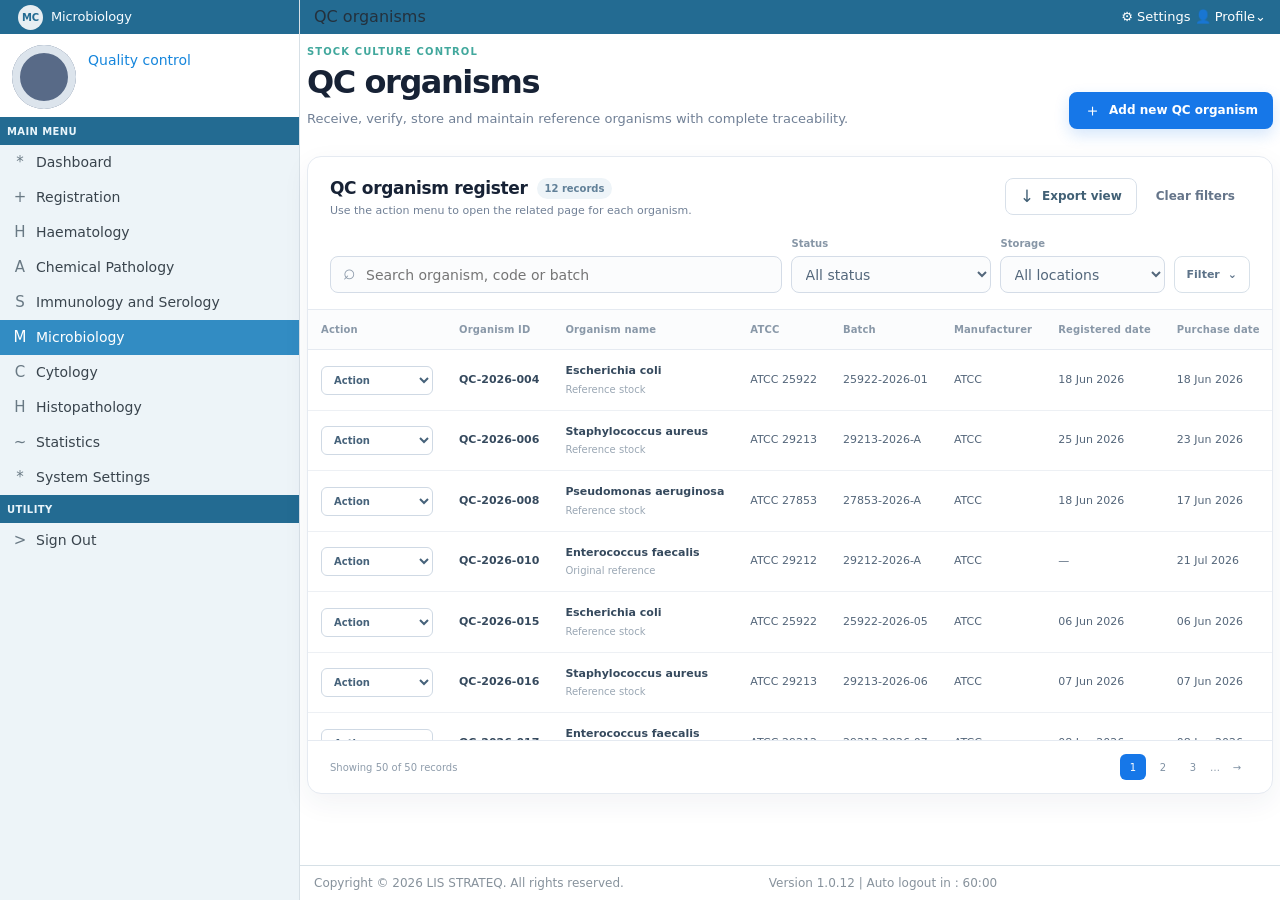
==== index.html @ 5ba3f335 "Initial commit" ====
<!doctype html>
<html lang="en">
<head>
  <meta charset="utf-8" />
  <meta name="viewport" content="width=device-width, initial-scale=1" />
  <meta name="description" content="Static stock culture workflow mockup for a microbiology LIS." />
  <title>Stock Culture · Microbiology LIS</title>
  <link rel="stylesheet" href="styles.css" />
  <link rel="stylesheet" href="shell-overrides.css" />
</head>
<body>
  <div class="app-shell">
    <aside class="sidebar" aria-label="Primary navigation">
      <div class="brand-lockup">
        <div class="brand-mark" aria-hidden="true">MC</div>
        <div>
          <div class="brand-title">Microbiology</div>
          <div class="brand-subtitle">Laboratory information system</div>
        </div>
      </div>

      <div class="workspace-picker">
        <span class="eyebrow">Current workspace</span>
        <strong>Quality control</strong>
        <span class="workspace-status"><span class="status-dot"></span> Live mockup data</span>
      </div>

      <nav class="sidebar-nav">
        <span class="nav-label">Module</span>
        <button class="nav-item is-active" type="button" data-view="dashboard">
          <span class="nav-icon" aria-hidden="true">▦</span>
          <span>QC organisms</span>
          <span class="nav-count">12</span>
        </button>
        <button class="nav-item" type="button" data-view="storage">
          <span class="nav-icon" aria-hidden="true">▣</span>
          <span>Storage map</span>
        </button>
        <button class="nav-item" type="button" data-view="passages">
          <span class="nav-icon" aria-hidden="true">↗</span>
          <span>Passage log</span>
        </button>
        <button class="nav-item" type="button" data-view="subculture">
          <span class="nav-icon" aria-hidden="true">＋</span>
          <span>Subculture</span>
        </button>
        <button class="nav-item" type="button" data-view="usage">
          <span class="nav-icon" aria-hidden="true">⇄</span>
          <span>Usage &amp; disposal</span>
        </button>
      </nav>

      <div class="sidebar-footer">
        <div class="safety-callout">
          <span class="safety-icon" aria-hidden="true">!</span>
          <div>
            <strong>Traceability first</strong>
            <span>Every movement keeps a passage and storage history.</span>
          </div>
        </div>
        <div class="signed-in">
          <div class="avatar">SA</div>
          <div>
            <strong>Sarah A.</strong>
            <span>Microbiology scientist</span>
          </div>
          <button class="icon-button" type="button" aria-label="Account menu">•••</button>
        </div>
      </div>
    </aside>

    <main class="main-content">
      <header class="topbar">
        <div class="breadcrumbs"><span>Microbiology</span><span class="crumb-separator">/</span><strong id="breadcrumb-current">QC organisms</strong></div>
        <div class="topbar-actions">
          <span class="environment-pill"><span class="status-dot"></span> Local mockup</span>
          <button class="icon-button" type="button" aria-label="Help">?</button>
          <button class="notification-button" type="button" aria-label="Notifications"><span>♢</span><i></i></button>
        </div>
      </header>

      <div class="page-container">
        <section class="view is-visible" id="view-dashboard" data-view-panel="dashboard">
          <div class="page-heading">
            <div>
              <span class="eyebrow accent-eyebrow">Stock culture control</span>
              <h1>QC organisms</h1>
              <p>Receive, verify, store and maintain reference organisms with complete traceability.</p>
            </div>
            <button class="button button-primary" type="button" data-view="register"><span class="button-symbol">＋</span> Add new QC organism</button>
          </div>

          <div class="metric-grid" aria-label="QC organism summary">
            <article class="metric-card">
              <div class="metric-top"><span class="metric-label">Active cultures</span><span class="metric-icon metric-icon-blue">●</span></div>
              <strong class="metric-value">12</strong>
              <span class="metric-note"><span class="trend-up">↗ 2</span> this quarter</span>
            </article>
            <article class="metric-card">
              <div class="metric-top"><span class="metric-label">Awaiting acceptance</span><span class="metric-icon metric-icon-amber">!</span></div>
              <strong class="metric-value">2</strong>
              <span class="metric-note">Both received this week</span>
            </article>
            <article class="metric-card">
              <div class="metric-top"><span class="metric-label">Review due</span><span class="metric-icon metric-icon-purple">◷</span></div>
              <strong class="metric-value">3</strong>
              <span class="metric-note">Within the next 30 days</span>
            </article>
            <article class="metric-card">
              <div class="metric-top"><span class="metric-label">Storage alerts</span><span class="metric-icon metric-icon-red">⌁</span></div>
              <strong class="metric-value">1</strong>
              <span class="metric-note">Freezer 02 needs review</span>
            </article>
          </div>

          <div class="card workflow-card">
            <div class="card-heading compact-heading">
              <div>
                <span class="eyebrow">Suggested operating flow</span>
                <h2>From receipt to controlled use</h2>
              </div>
              <button class="text-button" type="button" data-view="register">Open registration <span>→</span></button>
            </div>
            <div class="flow-track">
              <div class="flow-step is-complete"><span class="flow-index">01</span><div><strong>Receive</strong><span>Check shipment &amp; certificate</span></div></div>
              <span class="flow-line is-complete"></span>
              <div class="flow-step is-current"><span class="flow-index">02</span><div><strong>Accept</strong><span>Identity, purity &amp; result</span></div></div>
              <span class="flow-line"></span>
              <div class="flow-step"><span class="flow-index">03</span><div><strong>Store</strong><span>Assign freezer, rack &amp; box</span></div></div>
              <span class="flow-line"></span>
              <div class="flow-step"><span class="flow-index">04</span><div><strong>Maintain</strong><span>Passage, use &amp; disposal</span></div></div>
            </div>
          </div>

          <section class="card table-card">
            <div class="table-card-heading">
              <div>
                <div class="heading-with-count"><h2>QC organism register</h2><span class="count-badge">12 records</span></div>
                <p>Use the action menu to open the related page for each organism.</p>
              </div>
              <div class="heading-actions">
                <button class="button button-secondary" type="button" id="export-button"><span class="button-symbol">↓</span> Export view</button>
                <button class="button button-ghost" type="button" id="clear-filters">Clear filters</button>
              </div>
            </div>

            <div class="filter-bar">
              <label class="search-field"><span class="search-icon" aria-hidden="true">⌕</span><input id="global-search" type="search" placeholder="Search organism, code or batch" autocomplete="off" /></label>
              <label class="filter-field"><span>Status</span><select id="status-filter"><option value="all">All status</option><option value="Active">Active</option><option value="Pending acceptance">Pending acceptance</option><option value="Review due">Review due</option></select></label>
              <label class="filter-field"><span>Storage</span><select id="storage-filter"><option value="all">All locations</option><option value="Freezer 01">Freezer 01</option><option value="Freezer 02">Freezer 02</option><option value="Refrigerator 01">Refrigerator 01</option></select></label>
              <button class="filter-button" type="button" id="apply-filters">Filter <span>⌄</span></button>
            </div>

            <div class="table-wrap">
              <table class="data-table" id="organism-table">
                <thead>
                  <tr>
                    <th>Action</th><th>Organism ID</th><th>Organism name</th><th>ATCC</th><th>Batch</th><th>Manufacturer</th><th>Registered date</th><th>Purchase date</th><th>Received date</th><th>Storage</th><th>Rack / box</th><th>Status</th>
                  </tr>
                </thead>
                <tbody id="organism-rows"></tbody>
              </table>
              <div class="empty-state is-hidden" id="empty-state"><span class="empty-icon">⌕</span><strong>No organisms match the current filters.</strong><span>Try a different search term or clear the filters.</span></div>
            </div>
            <div class="table-footer"><span id="result-summary">Showing 4 of 12 records</span><div class="pagination"><button class="page-button is-active" type="button">1</button><button class="page-button" type="button">2</button><button class="page-button" type="button">3</button><span>…</span><button class="page-button" type="button">→</button></div></div>
          </section>
        </section>

        <section class="view" id="view-register" data-view-panel="register">
          <div class="page-heading register-heading">
            <div><button class="back-link" type="button" data-view="dashboard">← Back to QC organisms</button><span class="eyebrow accent-eyebrow">Controlled intake</span><h1>Register QC organism</h1><p>Complete the four checkpoints before the organism is released to storage.</p></div>
            <div class="heading-status"><span class="draft-pill"><span class="status-dot status-dot-amber"></span> Draft record</span><span class="record-reference">Next ID <strong>QC-2026-013</strong></span></div>
          </div>

          <div class="stepper" aria-label="Registration progress"><div class="stepper-item is-active"><span>1</span><strong>Identification</strong></div><div class="stepper-line"></div><div class="stepper-item"><span>2</span><strong>Acceptance</strong></div><div class="stepper-line"></div><div class="stepper-item"><span>3</span><strong>Inspection</strong></div><div class="stepper-line"></div><div class="stepper-item"><span>4</span><strong>Storage</strong></div></div>

          <form id="register-form" novalidate>
            <div class="form-grid form-grid-top">
              <section class="card form-section" data-step="1">
                <div class="section-heading"><div class="section-number">01</div><div><span class="eyebrow">Source &amp; identity</span><h2>Organism identification</h2><p>Capture the traceable identity exactly as shown on the certificate.</p></div><span class="required-note">* Required</span></div>
                <div class="form-fields three-columns">
                  <label class="field"><span>Organism ID <em>*</em></span><input name="organismId" value="QC-2026-013" readonly /></label>
                  <label class="field"><span>QC organism <em>*</em></span><select name="organism"><option value="">Select organism</option><option>Escherichia coli ATCC 25922</option><option>Staphylococcus aureus ATCC 29213</option><option>Enterococcus faecalis ATCC 29212</option><option>Pseudomonas aeruginosa ATCC 27853</option></select></label>
                  <label class="field"><span>Passage number <em>*</em></span><select name="passage"><option value="">Select passage</option><option>0 · Original reference</option><option>1 · Reference stock</option><option>2 · Working stock</option><option>3 · Working stock</option></select></label>
                  <label class="field"><span>Code <em>*</em></span><input name="code" placeholder="e.g. EC-25922" /></label>
                  <label class="field"><span>Batch / lot <em>*</em></span><input name="batch" placeholder="e.g. 25922-2026-A" /></label>
                  <label class="field"><span>Manufacturer / source <em>*</em></span><input name="manufacturer" placeholder="e.g. ATCC" /></label>
                  <label class="field"><span>Purchase date <em>*</em></span><input name="purchaseDate" type="date" /></label>
                  <label class="field"><span>Received date <em>*</em></span><input name="receivedDate" type="date" /></label>
                  <label class="field"><span>Expiry / review date</span><input name="expiryDate" type="date" /></label>
                </div>
              </section>

              <section class="card form-section" data-step="2">
                <div class="section-heading"><div class="section-number">02</div><div><span class="eyebrow">Identity confirmation</span><h2>Acceptance testing</h2><p>Record the test method and acceptance decision.</p></div><span class="result-pill result-pill-pending">Pending</span></div>
                <div class="form-fields two-columns">
                  <label class="field"><span>Plate / media <em>*</em></span><select name="plate"><option value="">Select media</option><option>Blood agar plate</option><option>Mueller-Hinton agar</option><option>MacConkey agar</option><option>Sabouraud dextrose agar</option></select></label>
                  <label class="field"><span>Lot number <em>*</em></span><input name="plateLot" placeholder="e.g. MHA-26-041" /></label>
                  <label class="field"><span>Organism name observed</span><select name="observedOrganism"><option value="">Select result</option><option>Matches certificate</option><option>Does not match certificate</option><option>Not performed</option></select></label>
                  <label class="field"><span>Method identification <em>*</em></span><select name="method"><option value="">Select method</option><option>Biochemical identification</option><option>MALDI-TOF</option><option>Microscopy &amp; staining</option><option>Reference certificate only</option></select></label>
                  <label class="field"><span>Bio number</span><input name="bioNumber" placeholder="e.g. BIO-8841" /></label>
                  <label class="field"><span>Confidence level</span><input name="confidence" placeholder="e.g. 99.9%" /></label>
                  <label class="field field-span-2"><span>Acceptance result <em>*</em></span><select name="acceptanceResult"><option value="">Select result</option><option>Pass — accepted for stock preparation</option><option>Conditional — review required</option><option>Fail — quarantine</option></select></label>
                </div>
                <div class="callout callout-info"><span class="callout-icon">i</span><span>Keep the organism in <strong>quarantine</strong> until purity and identification checks are recorded.</span></div>
              </section>
            </div>

            <div class="form-grid form-grid-bottom">
              <section class="card form-section" data-step="3">
                <div class="section-heading"><div class="section-number">03</div><div><span class="eyebrow">Receipt condition</span><h2>Inspection checklist</h2><p>Document the package, quantity and any deviation found on receipt.</p></div></div>
                <div class="form-fields two-columns">
                  <label class="field"><span>Ordered amount <em>*</em></span><input name="orderedAmount" type="number" min="1" placeholder="e.g. 10" /></label>
                  <label class="field"><span>Number of tubes / loops per batch <em>*</em></span><input name="tubeCount" type="number" min="1" placeholder="e.g. 10" /></label>
                  <label class="field"><span>Condition of package / tube <em>*</em></span><select name="condition"><option value="">Select condition</option><option>Intact — no deviation</option><option>Minor packaging damage</option><option>Temperature excursion</option><option>Leak / contamination suspected</option></select></label>
                  <label class="field"><span>Cold-chain reading</span><input name="coldChain" placeholder="e.g. 4.2 °C on receipt" /></label>
                  <label class="field field-span-2"><span>Inspection comment</span><textarea name="comment" rows="4" placeholder="Describe any receipt observation, deviation or corrective action."></textarea></label>
                </div>
                <label class="upload-zone" for="certificate-file"><span class="upload-glyph">↑</span><span><strong>Upload birth / authenticity certificate</strong><small>PDF only · max 10 MB · click to attach a mock file</small></span><span class="upload-action">Choose file</span><input id="certificate-file" name="certificate" type="file" accept="application/pdf" /></label>
                <div class="file-chip is-hidden" id="selected-file"><span>PDF</span><strong></strong><button type="button" aria-label="Remove file" id="remove-file">×</button></div>
              </section>

              <section class="card form-section" data-step="4">
                <div class="section-heading"><div class="section-number">04</div><div><span class="eyebrow">Release to storage</span><h2>Storage &amp; governance</h2><p>Assign a precise location and reviewers for the stock culture.</p></div></div>
                <div class="form-fields two-columns">
                  <label class="field"><span>Refrigerator / freezer <em>*</em></span><select name="storage"><option value="">Select location</option><option>Freezer 01 · −80 °C</option><option>Freezer 02 · −20 °C</option><option>Refrigerator 01 · 2–8 °C</option></select></label>
                  <label class="field"><span>Rack and box <em>*</em></span><select name="rack"><option value="">Select rack / box</option><option>Rack A · Box 04</option><option>Rack B · Box 02</option><option>Rack C · Box 07</option><option>Rack D · Box 01</option></select></label>
                  <label class="field"><span>Date performed <em>*</em></span><input name="performedDate" type="date" /></label>
                  <label class="field"><span>Performed by <em>*</em></span><select name="performedBy"><option value="">Select user</option><option>Sarah A.</option><option>Dr. Amir R.</option><option>Nurul H.</option></select></label>
                  <label class="field"><span>Reviewed by</span><select name="reviewedBy"><option value="">Select reviewer</option><option>Dr. Amir R.</option><option>Dr. Mei L.</option><option>Sarah A.</option></select></label>
                  <label class="field"><span>Endorsed by</span><select name="endorsedBy"><option value="">Select endorser</option><option>Dr. Mei L.</option><option>Laboratory manager</option></select></label>
                </div>
                <div class="release-check"><label class="checkbox-row"><input type="checkbox" name="releaseToStorage" /><span></span><strong>Release to storage after acceptance</strong></label><small>Leave unchecked to save as a quarantine draft.</small></div>
              </section>
            </div>

            <div class="form-actions"><button class="button button-ghost" type="button" data-view="dashboard">Close</button><div><button class="button button-secondary" type="button" id="save-draft">Save draft</button><button class="button button-primary" type="submit">Register QC organism <span class="button-symbol">→</span></button></div></div>
          </form>
        </section>

        <section class="view" id="view-detail" data-view-panel="detail">
          <div class="page-heading detail-heading"><div><button class="back-link" type="button" data-view="dashboard">← Back to QC organisms</button><span class="eyebrow accent-eyebrow">Organism record</span><h1 id="detail-title">Escherichia coli ATCC 25922</h1><p id="detail-subtitle">QC-2026-004 · Reference stock · Last updated 18 Jun 2026</p></div><div class="detail-actions"><span class="status-badge status-active" id="detail-status">Active</span><div class="action-menu"><button class="button button-primary" type="button" data-action-toggle>Action <span class="button-symbol">⌄</span></button><div class="action-menu-list" data-action-menu><button type="button" data-view="acceptance">Open acceptance testing</button><button type="button" data-view="storage">View storage location</button><button type="button" data-view="passages">View passage log</button><button type="button" data-view="usage">Record usage / disposal</button></div></div></div></div>
          <div class="detail-layout"><section class="detail-main"><div class="card detail-summary"><div class="detail-summary-top"><div class="organism-avatar">EC</div><div><span class="eyebrow">Reference organism</span><h2 id="detail-card-title">Escherichia coli ATCC 25922</h2><span class="detail-code" id="detail-code">EC-25922 · Batch 25922-2026-01</span></div><button class="button button-secondary" type="button" data-view="register">Edit record</button></div><div class="detail-stats"><div><span>Passage</span><strong id="detail-passage">P1</strong></div><div><span>Available tubes</span><strong id="detail-tubes">8 / 10</strong></div><div><span>Storage</span><strong id="detail-storage">−80 °C</strong></div><div><span>Review due</span><strong id="detail-review">30 Jun 2027</strong></div></div></div><div class="card detail-tabs-card"><div class="detail-tabs"><button class="detail-tab is-active" type="button" data-detail-tab="overview">Overview</button><button class="detail-tab" type="button" data-detail-tab="acceptance">Acceptance</button><button class="detail-tab" type="button" data-detail-tab="activity">Activity</button></div><div class="detail-tab-panel is-visible" data-detail-panel="overview"><div class="detail-grid"><div><span class="detail-label">Manufacturer</span><strong id="detail-manufacturer">ATCC</strong></div><div><span class="detail-label">Purchase date</span><strong id="detail-purchase">18 Jun 2026</strong></div><div><span class="detail-label">Received date</span><strong id="detail-received">20 Jun 2026</strong></div><div><span class="detail-label">Source certificate</span><strong>ATCC-COA-25922.pdf <span class="text-link">View</span></strong></div></div><div class="subsection-heading"><h3>Chain of custody</h3><span>All events are mockup examples</span></div><div class="timeline"><div class="timeline-item"><span class="timeline-dot timeline-dot-green"></span><div><strong>Released to Freezer 01</strong><span>Rack A · Box 04 · 20 Jun 2026 by Sarah A.</span></div><time>20 Jun</time></div><div class="timeline-item"><span class="timeline-dot timeline-dot-blue"></span><div><strong>Acceptance passed</strong><span>Purity and identification confirmed · MALDI-TOF</span></div><time>20 Jun</time></div><div class="timeline-item"><span class="timeline-dot timeline-dot-purple"></span><div><strong>Received in microbiology</strong><span>10 cryovials received in intact cold chain</span></div><time>20 Jun</time></div></div></div><div class="detail-tab-panel" data-detail-panel="acceptance"><div class="acceptance-banner"><span class="acceptance-check">✓</span><div><strong>Accepted for QC use</strong><span>All required identity and purity checks are complete.</span></div><span class="status-badge status-active">Pass</span></div><div class="detail-grid"><div><span class="detail-label">Plate / media</span><strong>Blood agar plate</strong></div><div><span class="detail-label">Media lot</span><strong>MHA-26-041</strong></div><div><span class="detail-label">Method</span><strong>MALDI-TOF</strong></div><div><span class="detail-label">Confidence</span><strong>99.9%</strong></div></div></div><div class="detail-tab-panel" data-detail-panel="activity"><div class="activity-list"><div class="activity-row"><span class="activity-icon">↗</span><div><strong>Working stock prepared</strong><span>Passage 2 · 10 tubes · by Sarah A.</span></div><time>01 Jul 2026</time></div><div class="activity-row"><span class="activity-icon">−</span><div><strong>Tube withdrawn for AST QC</strong><span>Tube 03 · purpose: weekly AST panel</span></div><time>08 Jul 2026</time></div><div class="activity-row"><span class="activity-icon">✓</span><div><strong>Record reviewed</strong><span>Reviewed by Dr. Amir R.</span></div><time>30 Jun 2026</time></div></div></div></div></div></section><aside class="detail-aside"><div class="card side-card"><div class="side-card-heading"><h3>Quick actions</h3><span class="eyebrow">Next step</span></div><button class="quick-action" type="button" data-view="passages"><span class="quick-action-icon">↗</span><span><strong>Record passage</strong><small>Create a new working stock</small></span><span>→</span></button><button class="quick-action" type="button" data-view="usage"><span class="quick-action-icon">⇄</span><span><strong>Withdraw a tube</strong><small>Log controlled usage</small></span><span>→</span></button><button class="quick-action" type="button" data-view="storage"><span class="quick-action-icon">▣</span><span><strong>Move storage</strong><small>Update rack or box</small></span><span>→</span></button></div><div class="card side-card"><div class="side-card-heading"><h3>Storage note</h3><span class="status-badge status-active">In range</span></div><div class="temperature-row"><span>Freezer 01</span><strong>−80.4 °C</strong></div><div class="temperature-bar"><span></span></div><small class="muted-copy">Last checked today at 08:10. Alert threshold: −70 °C.</small></div></aside></div>
        </section>

        <section class="view" id="view-acceptance" data-view-panel="acceptance">
          <div class="page-heading"><div><button class="back-link" type="button" data-view="dashboard">← Back to QC organisms</button><span class="eyebrow accent-eyebrow">Checkpoint 02</span><h1>Acceptance testing</h1><p>Verify identity, purity and suitability before release to storage.</p></div><span class="status-badge status-pending">2 pending</span></div>
          <div class="card acceptance-queue"><div class="table-card-heading"><div><h2>Acceptance queue</h2><p>Each record stays quarantined until the result is captured.</p></div><button class="button button-secondary" type="button" data-view="register">Register new intake</button></div><div class="queue-grid"><article class="queue-item"><div class="queue-item-top"><span class="status-badge status-pending">Pending test</span><span class="queue-date">Received 25 Jul 2026</span></div><h3>Staphylococcus aureus ATCC 29213</h3><p>QC-2026-011 · Batch 29213-2026-B · 10 tubes</p><div class="queue-meta"><span><strong>Plate</strong> Blood agar</span><span><strong>Method</strong> MALDI-TOF</span></div><button class="button button-primary button-small" type="button" data-view="register">Open checklist →</button></article><article class="queue-item"><div class="queue-item-top"><span class="status-badge status-review">Review required</span><span class="queue-date">Received 23 Jul 2026</span></div><h3>Enterococcus faecalis ATCC 29212</h3><p>QC-2026-010 · Batch 29212-2026-A · 5 tubes</p><div class="queue-meta"><span><strong>Plate</strong> MHA plate</span><span><strong>Method</strong> Biochemical</span></div><button class="button button-primary button-small" type="button" data-view="register">Review result →</button></article></div></div>
          <div class="card acceptance-guidance"><div class="guidance-icon">i</div><div><h2>Acceptance gate</h2><p>Document the received condition, purity observation, identification method and final result. A failed or conditional result should remain in quarantine and create a deviation record.</p></div><button class="text-button" type="button" data-view="usage">View audit history →</button></div>
        </section>

        <section class="view" id="view-storage" data-view-panel="storage">
          <div class="page-heading"><div><button class="back-link" type="button" data-view="dashboard">← Back to QC organisms</button><span class="eyebrow accent-eyebrow">Checkpoint 03</span><h1>Storage map</h1><p>Know exactly where each tube is held, and when the location was last verified.</p></div><button class="button button-primary" type="button" id="log-temperature">＋ Log temperature</button></div>
          <div class="storage-summary"><div class="storage-summary-card"><span class="storage-card-icon">❄</span><div><span>Freezer 01 · −80 °C</span><strong>8 organisms</strong></div><span class="status-badge status-active">In range</span></div><div class="storage-summary-card"><span class="storage-card-icon">❄</span><div><span>Freezer 02 · −20 °C</span><strong>3 organisms</strong></div><span class="status-badge status-review">Review</span></div><div class="storage-summary-card"><span class="storage-card-icon">▣</span><div><span>Refrigerator 01 · 2–8 °C</span><strong>1 organism</strong></div><span class="status-badge status-active">In range</span></div></div>
          <div class="storage-layout"><section class="card freezer-map"><div class="table-card-heading"><div><h2>Freezer 01 <span class="muted-heading">· −80 °C</span></h2><p>Click a box to see the organisms assigned to it.</p></div><span class="storage-last-check">Last check today · 08:10</span></div><div class="rack-tabs"><button class="rack-tab is-active" type="button">Rack A</button><button class="rack-tab" type="button">Rack B</button><button class="rack-tab" type="button">Rack C</button></div><div class="box-grid"><button class="storage-box is-selected" type="button"><span class="box-label">Box 04</span><strong>3 / 10</strong><small>QC-2026-004</small></button><button class="storage-box" type="button"><span class="box-label">Box 05</span><strong>6 / 10</strong><small>Available</small></button><button class="storage-box" type="button"><span class="box-label">Box 06</span><strong>10 / 10</strong><small>Full</small></button><button class="storage-box" type="button"><span class="box-label">Box 07</span><strong>2 / 10</strong><small>QC-2026-008</small></button><button class="storage-box" type="button"><span class="box-label">Box 08</span><strong>0 / 10</strong><small>Available</small></button><button class="storage-box" type="button"><span class="box-label">Box 09</span><strong>7 / 10</strong><small>QC-2026-009</small></button></div></section><aside class="card storage-detail"><span class="eyebrow">Selected location</span><h2>Rack A · Box 04</h2><p>3 active organisms assigned to this box.</p><div class="storage-organism"><div class="organism-avatar small-avatar">EC</div><div><strong>Escherichia coli ATCC 25922</strong><span>8 tubes remaining · QC-2026-004</span></div></div><div class="storage-organism"><div class="organism-avatar small-avatar purple-avatar">PA</div><div><strong>Pseudomonas aeruginosa ATCC 27853</strong><span>6 tubes remaining · QC-2026-008</span></div></div><div class="storage-organism"><div class="organism-avatar small-avatar amber-avatar">EF</div><div><strong>Enterococcus faecalis ATCC 29212</strong><span>5 tubes remaining · QC-2026-010</span></div></div><button class="button button-secondary full-width" type="button" data-view="detail">View selected record</button></aside></div>
        </section>

        <section class="view" id="view-passages" data-view-panel="passages">
          <div class="page-heading"><div><button class="back-link" type="button" data-view="dashboard">← Back to QC organisms</button><span class="eyebrow accent-eyebrow">Checkpoint 04</span><h1>Passage log</h1><p>Limit subcultures and keep the stock-to-working-culture chain visible.</p></div><button class="button button-primary" type="button" id="add-passage">＋ Record passage</button></div>
          <div class="card passage-card"><div class="table-card-heading"><div><h2>Recent passage activity</h2><p>Working cultures should be prepared from a traceable reference stock.</p></div><span class="status-badge status-active">12 active stocks</span></div><div class="table-wrap"><table class="data-table passage-table"><thead><tr><th>Date</th><th>Organism</th><th>From</th><th>To</th><th>Quantity</th><th>Performed by</th><th>Result</th></tr></thead><tbody><tr><td>01 Jul 2026</td><td><strong>Escherichia coli ATCC 25922</strong><small>QC-2026-004</small></td><td>P1 · Reference stock</td><td>P2 · Working stock</td><td>10 tubes</td><td>Sarah A.</td><td><span class="status-badge status-active">Passed</span></td></tr><tr><td>25 Jun 2026</td><td><strong>Staphylococcus aureus ATCC 29213</strong><small>QC-2026-006</small></td><td>P0 · Original reference</td><td>P1 · Reference stock</td><td>10 tubes</td><td>Nurul H.</td><td><span class="status-badge status-active">Passed</span></td></tr><tr><td>18 Jun 2026</td><td><strong>Pseudomonas aeruginosa ATCC 27853</strong><small>QC-2026-008</small></td><td>P1 · Reference stock</td><td>P2 · Working stock</td><td>10 tubes</td><td>Sarah A.</td><td><span class="status-badge status-review">Review</span></td></tr></tbody></table></div></div><div class="card passage-guidance"><div class="guidance-icon">↗</div><div><h2>Passage guardrail</h2><p>Record the source passage, new passage, tube count and purity result. If a frozen stock has been thawed, flag it as consumed rather than refreezing it.</p></div><span class="source-note">Reference: local SOP to be confirmed</span></div>
        </section>

        <section class="view" id="view-usage" data-view-panel="usage">
          <div class="page-heading"><div><button class="back-link" type="button" data-view="dashboard">← Back to QC organisms</button><span class="eyebrow accent-eyebrow">Controlled movement</span><h1>Usage &amp; disposal</h1><p>Log every withdrawal, return, consumed tube and final decontamination.</p></div><button class="button button-primary" type="button" id="record-usage">＋ Record movement</button></div>
          <div class="usage-grid"><section class="card movement-form"><div class="section-heading"><div class="section-number">01</div><div><span class="eyebrow">Quick movement entry</span><h2>Withdraw a tube</h2><p>Use this form for a controlled QC run or disposal.</p></div></div><div class="form-fields two-columns"><label class="field field-span-2"><span>Organism <em>*</em></span><select id="usage-organism"><option>Escherichia coli ATCC 25922 · QC-2026-004</option><option>Staphylococcus aureus ATCC 29213 · QC-2026-006</option><option>Pseudomonas aeruginosa ATCC 27853 · QC-2026-008</option></select></label><label class="field"><span>Movement type <em>*</em></span><select id="usage-type"><option>Withdraw for QC testing</option><option>Prepare working stock</option><option>Return unused tube</option><option>Dispose / decontaminate</option></select></label><label class="field"><span>Tube / loop ID</span><input id="usage-tube" placeholder="e.g. T03" /></label><label class="field field-span-2"><span>Purpose / comment</span><textarea id="usage-comment" rows="3" placeholder="e.g. Weekly AST QC run"></textarea></label></div><div class="form-actions inline-form-actions"><button class="button button-ghost" type="button" id="reset-usage">Clear</button><button class="button button-primary" type="button" id="save-usage">Save movement</button></div></section><section class="card usage-history"><div class="table-card-heading"><div><h2>Recent movements</h2><p>Audit-ready history for the selected stock.</p></div><span class="count-badge">This month · 7</span></div><div class="movement-list"><div class="movement-row"><span class="movement-icon movement-withdraw">−</span><div><strong>Tube T03 withdrawn</strong><span>Escherichia coli ATCC 25922 · Weekly AST QC run</span></div><time>08 Jul 2026<br><small>Sarah A.</small></time></div><div class="movement-row"><span class="movement-icon movement-create">↗</span><div><strong>Working stock prepared</strong><span>Pseudomonas aeruginosa ATCC 27853 · 10 tubes</span></div><time>01 Jul 2026<br><small>Sarah A.</small></time></div><div class="movement-row"><span class="movement-icon movement-dispose">×</span><div><strong>Tube T04 decontaminated</strong><span>Staphylococcus aureus ATCC 29213 · Expired working tube</span></div><time>28 Jun 2026<br><small>Nurul H.</small></time></div></div></section></div><div class="card disposal-guidance"><div class="guidance-icon">!</div><div><h2>Disposal requires a reason</h2><p>Choose a disposal reason, record who performed it and follow the laboratory’s approved biohazard decontamination procedure. The mockup records the event only; your local SOP remains the authority.</p></div></div>
        </section>
      </div>
    </main>
  </div>
  <div class="toast" id="toast" role="status" aria-live="polite"><span class="toast-icon">✓</span><span id="toast-message">Saved</span></div>
  <script src="shell-overrides.js"></script><script src="script.js"></script>
</body>
</html>
---- styles.css ----
:root {
  --ink: #172235;
  --muted: #718096;
  --muted-2: #9aa8b9;
  --line: #e5eaf1;
  --line-dark: #d4dce7;
  --surface: #ffffff;
  --canvas: #f5f7fb;
  --nav: #11273d;
  --nav-2: #17364e;
  --blue: #1677e8;
  --blue-deep: #0d5fc1;
  --blue-soft: #e9f3ff;
  --green: #1c9a75;
  --green-soft: #e8f7f1;
  --amber: #be771a;
  --amber-soft: #fff4df;
  --purple: #7455c7;
  --purple-soft: #f0ebff;
  --red: #c85460;
  --red-soft: #fff0f1;
  --shadow: 0 9px 28px rgba(31, 55, 83, .06);
  --radius: 14px;
  --radius-sm: 9px;
  --sans: Inter, ui-sans-serif, system-ui, -apple-system, BlinkMacSystemFont, "Segoe UI", sans-serif;
}

* { box-sizing: border-box; }
html { min-width: 320px; background: var(--canvas); }
body { margin: 0; color: var(--ink); background: var(--canvas); font: 14px/1.5 var(--sans); -webkit-font-smoothing: antialiased; }
button, input, select, textarea { font: inherit; }
button { border: 0; cursor: pointer; }
button:focus-visible, input:focus-visible, select:focus-visible, textarea:focus-visible { outline: 3px solid rgba(22,119,232,.24); outline-offset: 2px; }
h1, h2, h3, p { margin: 0; }
h1 { font-size: 32px; line-height: 1.16; letter-spacing: -.045em; }
h2 { font-size: 17px; line-height: 1.25; letter-spacing: -.02em; }
h3 { font-size: 14px; line-height: 1.35; }
p { color: var(--muted); }

.app-shell { min-height: 100vh; display: flex; }
.sidebar { width: 268px; flex: 0 0 268px; min-height: 100vh; padding: 25px 16px 18px; color: #dce9f5; background: var(--nav); display: flex; flex-direction: column; }
.brand-lockup { display: flex; align-items: center; gap: 11px; padding: 0 10px; }
.brand-mark { width: 34px; height: 34px; border-radius: 10px; display: grid; place-items: center; color: #fff; background: linear-gradient(135deg, #45b8a0, #2386e7); box-shadow: 0 7px 17px rgba(30, 139, 207, .25); font-size: 11px; font-weight: 800; letter-spacing: -.02em; }
.brand-title { color: #fff; font-size: 14px; font-weight: 700; letter-spacing: -.01em; }
.brand-subtitle { margin-top: 2px; color: #8fa6bd; font-size: 10px; line-height: 1.25; }
.workspace-picker { margin: 36px 7px 24px; padding: 14px; border: 1px solid rgba(255,255,255,.1); border-radius: 11px; background: rgba(255,255,255,.06); }
.workspace-picker strong { display: block; margin: 3px 0 8px; color: #fff; font-size: 13px; }
.workspace-status { display: flex; align-items: center; gap: 6px; color: #91bbbd; font-size: 11px; }
.status-dot { width: 7px; height: 7px; display: inline-block; border-radius: 50%; background: #44c897; box-shadow: 0 0 0 3px rgba(68,200,151,.12); }
.status-dot-amber { background: #e4a739; box-shadow: 0 0 0 3px rgba(228,167,57,.12); }
.eyebrow { display: block; color: var(--muted-2); font-size: 10px; font-weight: 750; letter-spacing: .11em; text-transform: uppercase; }
.sidebar .eyebrow { color: #7790a8; }
.sidebar-nav { display: flex; flex-direction: column; gap: 4px; }
.nav-label { margin: 0 10px 8px; color: #7190aa; font-size: 10px; font-weight: 750; letter-spacing: .12em; text-transform: uppercase; }
.nav-item { width: 100%; min-height: 42px; display: flex; align-items: center; gap: 10px; padding: 0 12px; border-radius: 9px; color: #9eb3c7; background: transparent; text-align: left; font-size: 13px; transition: .18s ease; }
.nav-item:hover { color: #fff; background: rgba(255,255,255,.08); }
.nav-item.is-active { color: #fff; background: #1a4768; box-shadow: inset 3px 0 0 #51b6b0; }
.nav-icon { width: 18px; color: #8eb7d1; font-size: 17px; text-align: center; }
.nav-item.is-active .nav-icon { color: #68c6c0; }
.nav-count { margin-left: auto; min-width: 25px; padding: 2px 7px; border-radius: 999px; color: #b8e1dc; background: rgba(75,191,176,.16); font-size: 10px; text-align: center; }
.sidebar-footer { margin-top: auto; }
.safety-callout { display: flex; gap: 10px; margin: 0 6px 22px; padding: 12px; border: 1px solid rgba(82,187,178,.2); border-radius: 10px; background: rgba(52,171,157,.08); }
.safety-icon { width: 20px; height: 20px; display: grid; place-items: center; flex: 0 0 20px; border-radius: 50%; color: #88d0c5; background: rgba(108,207,189,.12); font-weight: 800; }
.safety-callout strong, .safety-callout span { display: block; }
.safety-callout strong { margin-bottom: 3px; color: #cbefe9; font-size: 11px; }
.safety-callout span:last-child { color: #8fabb3; font-size: 10px; line-height: 1.35; }
.signed-in { display: flex; align-items: center; gap: 9px; padding: 15px 9px 0; border-top: 1px solid rgba(255,255,255,.08); }
.avatar { width: 30px; height: 30px; display: grid; place-items: center; flex: 0 0 30px; border-radius: 50%; color: #fff; background: #376c91; font-size: 10px; font-weight: 800; }
.signed-in strong, .signed-in span { display: block; }
.signed-in strong { color: #f4f8fc; font-size: 11px; }
.signed-in span { margin-top: 1px; color: #819bb2; font-size: 10px; }
.signed-in .icon-button { margin-left: auto; color: #86a3ba; }

.main-content { min-width: 0; flex: 1; }
.topbar { height: 66px; display: flex; align-items: center; justify-content: space-between; padding: 0 38px; border-bottom: 1px solid var(--line); background: rgba(255,255,255,.84); }
.breadcrumbs { display: flex; align-items: center; gap: 9px; color: #9ca9b8; font-size: 12px; }
.breadcrumbs strong { color: #45566a; font-weight: 650; }
.crumb-separator { color: #bbc5d0; }
.topbar-actions { display: flex; align-items: center; gap: 13px; }
.environment-pill { display: flex; align-items: center; gap: 7px; padding: 5px 10px; border: 1px solid #dcebe7; border-radius: 999px; color: #4d877b; background: #f3fbf8; font-size: 11px; font-weight: 650; }
.environment-pill .status-dot { width: 6px; height: 6px; box-shadow: none; }
.icon-button, .notification-button { position: relative; display: grid; place-items: center; width: 30px; height: 30px; padding: 0; color: #8d9aaa; background: transparent; font-weight: 700; }
.icon-button:hover, .notification-button:hover { color: var(--ink); }
.notification-button { font-size: 20px; font-weight: 400; transform: rotate(-24deg); }
.notification-button i { position: absolute; top: 5px; right: 4px; width: 5px; height: 5px; border: 2px solid #fff; border-radius: 50%; background: #ef737d; }
.page-container { max-width: 1610px; margin: 0 auto; padding: 34px 38px 54px; }
.view { display: none; animation: fade-in .2s ease both; }
.view.is-visible { display: block; }
@keyframes fade-in { from { opacity: .4; transform: translateY(3px); } to { opacity: 1; transform: none; } }
.page-heading { display: flex; align-items: flex-end; justify-content: space-between; gap: 20px; margin-bottom: 27px; }
.page-heading h1 { margin-top: 5px; }
.page-heading p { margin-top: 8px; font-size: 13px; }
.accent-eyebrow { color: #42a89d; }
.button { min-height: 37px; display: inline-flex; align-items: center; justify-content: center; gap: 8px; padding: 0 14px; border: 1px solid transparent; border-radius: 8px; font-size: 12px; font-weight: 700; white-space: nowrap; transition: .18s ease; }
.button-primary { color: #fff; background: var(--blue); box-shadow: 0 6px 15px rgba(22,119,232,.18); }
.button-primary:hover { background: var(--blue-deep); transform: translateY(-1px); }
.button-secondary { color: #416075; border-color: #d8e0e9; background: #fff; }
.button-secondary:hover { border-color: #adbdcc; background: #f8fbfd; }
.button-ghost { color: #65758a; background: transparent; }
.button-ghost:hover { color: var(--ink); background: #edf2f6; }
.button-symbol { font-size: 17px; font-weight: 400; line-height: 0; }
.card { border: 1px solid var(--line); border-radius: var(--radius); background: var(--surface); box-shadow: var(--shadow); }

.metric-grid { display: grid; grid-template-columns: repeat(4, minmax(150px, 1fr)); gap: 13px; margin-bottom: 18px; }
.metric-card { min-height: 133px; padding: 17px 18px 15px; border: 1px solid var(--line); border-radius: 12px; background: #fff; box-shadow: var(--shadow); }
.metric-top { display: flex; align-items: center; justify-content: space-between; color: var(--muted); font-size: 11px; font-weight: 650; }
.metric-icon { width: 23px; height: 23px; display: grid; place-items: center; border-radius: 7px; font-size: 12px; font-weight: 800; }
.metric-icon-blue { color: #1b7ce4; background: var(--blue-soft); }.metric-icon-amber { color: var(--amber); background: var(--amber-soft); }.metric-icon-purple { color: var(--purple); background: var(--purple-soft); }.metric-icon-red { color: var(--red); background: var(--red-soft); }
.metric-value { display: block; margin-top: 10px; font-size: 27px; letter-spacing: -.05em; }
.metric-note { display: block; margin-top: 4px; color: #95a2b0; font-size: 10px; }.trend-up { color: #249778; font-weight: 750; }

.workflow-card { margin-bottom: 18px; padding: 18px 21px 21px; }
.compact-heading { margin-bottom: 18px; }.card-heading { display: flex; align-items: flex-start; justify-content: space-between; gap: 18px; }.card-heading h2 { margin-top: 3px; }
.text-button { padding: 3px 0; color: var(--blue); background: transparent; font-size: 11px; font-weight: 750; }.text-button:hover { color: var(--blue-deep); }
.flow-track { display: flex; align-items: center; }
.flow-step { display: flex; align-items: center; gap: 9px; min-width: 0; }.flow-index { width: 29px; height: 29px; display: grid; place-items: center; flex: 0 0 29px; border: 1px solid #dbe4eb; border-radius: 50%; color: #8293a5; background: #fff; font-size: 10px; font-weight: 800; }.flow-step strong, .flow-step span:last-child { display: block; }.flow-step strong { color: #536578; font-size: 11px; }.flow-step span:last-child { color: #a1adba; font-size: 10px; white-space: nowrap; }.flow-step.is-complete .flow-index { border-color: #c9ebe2; color: #258f77; background: var(--green-soft); }.flow-step.is-current .flow-index { border: 0; color: #fff; background: var(--blue); box-shadow: 0 0 0 4px var(--blue-soft); }.flow-step.is-current strong { color: var(--blue-deep); }.flow-line { height: 1px; flex: 1; margin: 0 14px; background: #e5eaf0; }.flow-line.is-complete { background: #bce4d8; }

.table-card { overflow: hidden; }.table-card-heading { display: flex; align-items: flex-start; justify-content: space-between; gap: 18px; padding: 21px 22px 17px; }.table-card-heading p { margin-top: 4px; font-size: 11px; }.heading-with-count { display: flex; align-items: center; gap: 9px; }.count-badge { display: inline-flex; align-items: center; height: 21px; padding: 0 8px; border-radius: 999px; color: #618098; background: #eef4f8; font-size: 10px; font-weight: 700; }.heading-actions { display: flex; gap: 4px; }
.filter-bar { display: flex; align-items: flex-end; gap: 9px; padding: 0 22px 16px; border-bottom: 1px solid var(--line); }.search-field { position: relative; flex: 1; min-width: 190px; }.search-field input { width: 100%; height: 37px; padding: 0 12px 0 35px; border: 1px solid var(--line-dark); border-radius: 8px; color: var(--ink); background: #fbfcfd; }.search-icon { position: absolute; top: 6px; left: 13px; color: #8c9aaa; font-size: 21px; line-height: 1; }.filter-field { min-width: 132px; }.filter-field span { display: block; margin: 0 0 5px 1px; color: #8796a6; font-size: 10px; font-weight: 700; }.filter-field select { width: 100%; height: 37px; padding: 0 26px 0 10px; border: 1px solid var(--line-dark); border-radius: 8px; color: #53677b; background: #fbfcfd; }.filter-button { height: 37px; display: inline-flex; align-items: center; gap: 8px; padding: 0 12px; border: 1px solid #d8e1e9; border-radius: 8px; color: #5d7389; background: #fff; font-size: 11px; font-weight: 700; }.filter-button:hover { background: #f7fafc; }
.table-wrap { overflow-x: auto; }.data-table { width: 100%; min-width: 1120px; border-collapse: collapse; text-align: left; }.data-table th { padding: 12px 13px; border-bottom: 1px solid var(--line); color: #8998a8; background: #fbfcfd; font-size: 10px; font-weight: 800; letter-spacing: .015em; white-space: nowrap; }.data-table td { padding: 13px; border-bottom: 1px solid #edf0f4; color: #536579; font-size: 11px; white-space: nowrap; }.data-table tbody tr:hover { background: #fbfdff; }.data-table tbody tr:last-child td { border-bottom: 0; }.data-table td strong { display: block; color: #35495d; font-weight: 700; }.data-table td small { display: block; margin-top: 2px; color: #9aa7b4; font-size: 10px; }
.action-select { width: 112px; height: 29px; padding: 0 8px; border: 1px solid #cfd9e4; border-radius: 6px; color: #46627a; background: #fff; font-size: 10px; font-weight: 700; }.action-select:hover { border-color: #94b5cf; }.status-badge { display: inline-flex; align-items: center; gap: 5px; min-height: 22px; padding: 0 8px; border-radius: 999px; font-size: 10px; font-weight: 750; white-space: nowrap; }.status-active { color: #198166; background: var(--green-soft); }.status-pending { color: #a66a17; background: var(--amber-soft); }.status-review { color: #7250c0; background: var(--purple-soft); }.status-quarantine { color: #c2515b; background: var(--red-soft); }
.empty-state { display: flex; flex-direction: column; align-items: center; justify-content: center; gap: 4px; min-height: 200px; color: var(--muted); }.empty-state strong { color: #536579; font-size: 13px; }.empty-state span:last-child { font-size: 11px; }.empty-icon { width: 36px; height: 36px; display: grid; place-items: center; margin-bottom: 6px; border-radius: 50%; color: #8ea0b2; background: #edf3f7; font-size: 23px; }.is-hidden { display: none !important; }
.table-footer { display: flex; align-items: center; justify-content: space-between; padding: 13px 22px; border-top: 1px solid var(--line); color: #8e9cab; font-size: 10px; }.pagination { display: flex; align-items: center; gap: 4px; }.page-button { width: 26px; height: 26px; border-radius: 6px; color: #8092a4; background: transparent; font-size: 10px; }.page-button:hover { background: #edf3f8; }.page-button.is-active { color: #fff; background: var(--blue); }

.back-link { display: block; margin-bottom: 15px; padding: 0; color: #7890a4; background: transparent; font-size: 11px; font-weight: 700; }.back-link:hover { color: var(--blue); }.register-heading { align-items: flex-start; }.heading-status { display: flex; align-items: center; gap: 12px; padding-top: 24px; }.draft-pill { display: inline-flex; align-items: center; gap: 6px; padding: 6px 9px; border-radius: 999px; color: #9b681f; background: var(--amber-soft); font-size: 10px; font-weight: 750; }.record-reference { color: #9aa6b3; font-size: 10px; }.record-reference strong { color: #5d7186; }
.stepper { display: flex; align-items: center; margin: 0 0 20px; padding: 11px 17px; border: 1px solid var(--line); border-radius: 11px; background: #fff; box-shadow: var(--shadow); }.stepper-item { display: flex; align-items: center; gap: 7px; color: #8997a6; font-size: 11px; font-weight: 700; white-space: nowrap; }.stepper-item span { width: 23px; height: 23px; display: grid; place-items: center; border: 1px solid #d7e1eb; border-radius: 50%; color: #7e8fa1; background: #fff; font-size: 10px; }.stepper-item.is-active { color: var(--blue-deep); }.stepper-item.is-active span { border-color: var(--blue); color: #fff; background: var(--blue); }.stepper-line { height: 1px; flex: 1; margin: 0 16px; background: #e0e7ee; }
.form-grid { display: grid; grid-template-columns: 1fr 1fr; gap: 17px; }.form-grid-top { margin-bottom: 17px; }.form-section { padding: 21px 21px 19px; }.section-heading { display: flex; align-items: flex-start; gap: 11px; margin-bottom: 20px; }.section-number { width: 27px; height: 27px; display: grid; place-items: center; flex: 0 0 27px; border-radius: 8px; color: #1974d6; background: var(--blue-soft); font-size: 10px; font-weight: 800; }.section-heading h2 { margin-top: 3px; }.section-heading p { max-width: 460px; margin-top: 5px; font-size: 11px; }.section-heading .required-note, .section-heading > .result-pill { margin-left: auto; flex: 0 0 auto; }.required-note { color: #b28b57; font-size: 10px; }
.form-fields { display: grid; gap: 15px 12px; }.three-columns { grid-template-columns: repeat(3, 1fr); }.two-columns { grid-template-columns: repeat(2, 1fr); }.field { min-width: 0; }.field > span { display: block; margin-bottom: 6px; color: #52677c; font-size: 11px; font-weight: 700; }.field em { color: #dc747c; font-style: normal; }.field input, .field select, .field textarea { width: 100%; border: 1px solid #d5dee8; border-radius: 7px; color: #3f5368; background: #fcfdfe; font-size: 11px; transition: .18s ease; }.field input, .field select { height: 37px; padding: 0 10px; }.field textarea { resize: vertical; min-height: 81px; padding: 9px 10px; line-height: 1.4; }.field input::placeholder, .field textarea::placeholder { color: #b2bdc8; }.field input[readonly] { color: #778a9d; background: #f3f7fa; }.field input:hover, .field select:hover, .field textarea:hover { border-color: #a9c2d7; }.field-span-2 { grid-column: span 2; }
.result-pill { display: inline-flex; align-items: center; min-height: 22px; padding: 0 8px; border-radius: 999px; color: #9d6d28; background: var(--amber-soft); font-size: 10px; font-weight: 750; }.callout { display: flex; align-items: flex-start; gap: 8px; margin-top: 18px; padding: 10px 11px; border-radius: 8px; font-size: 10px; }.callout-info { color: #5f7386; background: #f0f7fc; }.callout-icon { width: 16px; height: 16px; display: grid; place-items: center; flex: 0 0 16px; border-radius: 50%; color: #2876ae; background: #dbeefb; font-size: 10px; font-weight: 800; }.callout strong { color: #366c92; }
.upload-zone { display: flex; align-items: center; gap: 11px; min-height: 67px; margin-top: 18px; padding: 12px 13px; border: 1px dashed #b9cddd; border-radius: 9px; background: #f8fbfd; cursor: pointer; }.upload-zone:hover { border-color: #81b0d2; background: #f3f9fd; }.upload-zone input { display: none; }.upload-glyph { width: 29px; height: 29px; display: grid; place-items: center; flex: 0 0 29px; border-radius: 7px; color: #3085c7; background: #e6f2fd; font-size: 18px; }.upload-zone strong, .upload-zone small { display: block; }.upload-zone strong { color: #4e6980; font-size: 11px; }.upload-zone small { margin-top: 2px; color: #98a6b3; font-size: 10px; }.upload-action { margin-left: auto; padding: 5px 9px; border: 1px solid #cfdae4; border-radius: 6px; color: #5f7890; background: #fff; font-size: 10px; font-weight: 700; }.file-chip { display: flex; align-items: center; gap: 8px; margin-top: 8px; padding: 7px 9px; border: 1px solid #dbe8e2; border-radius: 7px; color: #4c7567; background: #f4fbf7; font-size: 10px; }.file-chip > span { padding: 2px 5px; border-radius: 4px; color: #fff; background: #da6c72; font-size: 8px; font-weight: 800; }.file-chip strong { font-weight: 650; }.file-chip button { margin-left: auto; color: #73908a; background: transparent; font-size: 16px; }
.release-check { margin-top: 19px; padding-top: 14px; border-top: 1px solid var(--line); }.checkbox-row { display: flex; align-items: center; gap: 9px; color: #52677b; font-size: 11px; cursor: pointer; }.checkbox-row input { position: absolute; opacity: 0; }.checkbox-row > span { width: 16px; height: 16px; display: inline-block; border: 1px solid #bacbd8; border-radius: 4px; background: #fff; }.checkbox-row input:checked + span { border-color: var(--blue); background: var(--blue); box-shadow: inset 0 0 0 3px #fff; }.release-check small { display: block; margin: 6px 0 0 25px; color: #9aa7b4; font-size: 10px; }.form-actions { display: flex; align-items: center; justify-content: space-between; margin-top: 19px; padding-top: 17px; border-top: 1px solid var(--line); }.form-actions > div { display: flex; gap: 7px; }

.detail-heading { align-items: flex-start; }.detail-heading h1 { max-width: 650px; }.detail-heading p { font-size: 12px; }.detail-actions { display: flex; align-items: center; gap: 10px; padding-top: 23px; }.action-menu { position: relative; }.action-menu-list { position: absolute; z-index: 5; top: calc(100% + 7px); right: 0; width: 216px; display: none; padding: 5px; border: 1px solid var(--line); border-radius: 9px; background: #fff; box-shadow: 0 15px 36px rgba(29,51,76,.15); }.action-menu.is-open .action-menu-list { display: block; }.action-menu-list button { width: 100%; padding: 9px 10px; border-radius: 6px; color: #556d83; background: transparent; text-align: left; font-size: 11px; }.action-menu-list button:hover { color: var(--blue-deep); background: #f1f7fc; }
.detail-layout { display: grid; grid-template-columns: minmax(0, 1fr) 304px; gap: 17px; }.detail-main { min-width: 0; }.detail-summary { padding: 20px; }.detail-summary-top { display: flex; align-items: center; gap: 12px; }.organism-avatar { width: 47px; height: 47px; display: grid; place-items: center; flex: 0 0 47px; border-radius: 13px; color: #2378bd; background: #e6f3fc; font-size: 16px; font-weight: 800; letter-spacing: -.04em; }.detail-summary-top h2 { margin-top: 2px; }.detail-code { display: block; margin-top: 3px; color: #8c9aaa; font-size: 10px; }.detail-summary-top .button { margin-left: auto; }.detail-stats { display: grid; grid-template-columns: repeat(4, 1fr); gap: 8px; margin-top: 20px; padding-top: 17px; border-top: 1px solid var(--line); }.detail-stats div { padding-left: 14px; border-left: 1px solid var(--line); }.detail-stats div:first-child { padding-left: 0; border-left: 0; }.detail-stats span, .detail-stats strong { display: block; }.detail-stats span { color: #929eaa; font-size: 10px; }.detail-stats strong { margin-top: 3px; color: #43596e; font-size: 13px; }
.detail-tabs-card { margin-top: 17px; overflow: hidden; }.detail-tabs { display: flex; gap: 24px; padding: 0 20px; border-bottom: 1px solid var(--line); }.detail-tab { position: relative; padding: 14px 1px 12px; color: #95a1ad; background: transparent; font-size: 11px; font-weight: 750; }.detail-tab.is-active { color: var(--blue-deep); }.detail-tab.is-active::after { position: absolute; right: 0; bottom: -1px; left: 0; height: 2px; border-radius: 3px 3px 0 0; background: var(--blue); content: ""; }.detail-tab-panel { display: none; padding: 20px; }.detail-tab-panel.is-visible { display: block; }.detail-grid { display: grid; grid-template-columns: repeat(4, 1fr); gap: 17px; }.detail-label { display: block; margin-bottom: 4px; color: #9aa6b2; font-size: 10px; }.detail-grid strong { color: #52667a; font-size: 11px; font-weight: 700; }.text-link { margin-left: 4px; color: var(--blue); font-weight: 700; }.subsection-heading { display: flex; align-items: center; justify-content: space-between; margin-top: 25px; padding-bottom: 10px; border-bottom: 1px solid var(--line); }.subsection-heading h3 { color: #566d83; }.subsection-heading span { color: #a1aeba; font-size: 10px; }.timeline { padding-top: 5px; }.timeline-item { position: relative; display: flex; align-items: flex-start; gap: 10px; padding: 10px 0; }.timeline-item::before { position: absolute; top: 28px; bottom: -10px; left: 4px; width: 1px; background: #e5eaf0; content: ""; }.timeline-item:last-child::before { display: none; }.timeline-dot { z-index: 1; width: 9px; height: 9px; flex: 0 0 9px; margin-top: 5px; border: 2px solid #fff; border-radius: 50%; box-shadow: 0 0 0 1px #dbe3eb; }.timeline-dot-green { background: #45b593; }.timeline-dot-blue { background: #4d92db; }.timeline-dot-purple { background: #9575df; }.timeline-item strong, .timeline-item span { display: block; }.timeline-item strong { color: #586d81; font-size: 11px; }.timeline-item span { margin-top: 2px; color: #99a5b1; font-size: 10px; }.timeline-item time { margin-left: auto; color: #a2aeba; font-size: 10px; }.acceptance-banner { display: flex; align-items: center; gap: 9px; margin-bottom: 19px; padding: 11px; border: 1px solid #d9ece5; border-radius: 8px; background: #f4fbf8; }.acceptance-check { width: 22px; height: 22px; display: grid; place-items: center; border-radius: 50%; color: #fff; background: var(--green); font-weight: 800; }.acceptance-banner strong, .acceptance-banner span { display: block; }.acceptance-banner strong { color: #3a7164; font-size: 11px; }.acceptance-banner span:not(.acceptance-check):not(.status-badge) { margin-top: 2px; color: #8ca69f; font-size: 10px; }.acceptance-banner .status-badge { margin-left: auto; }.activity-list { display: flex; flex-direction: column; gap: 3px; }.activity-row { display: flex; align-items: flex-start; gap: 10px; padding: 10px 0; border-bottom: 1px solid var(--line); }.activity-row:last-child { border-bottom: 0; }.activity-icon { width: 25px; height: 25px; display: grid; place-items: center; flex: 0 0 25px; border-radius: 7px; color: #548bc4; background: #edf5fc; font-size: 14px; }.activity-row strong, .activity-row span { display: block; }.activity-row strong { color: #566c80; font-size: 11px; }.activity-row span { margin-top: 2px; color: #9aa6b2; font-size: 10px; }.activity-row time { margin-left: auto; color: #9aa6b2; font-size: 10px; }
.detail-aside { display: flex; flex-direction: column; gap: 17px; }.side-card { padding: 18px; }.side-card-heading { display: flex; align-items: flex-start; justify-content: space-between; gap: 8px; margin-bottom: 13px; }.side-card-heading h3 { color: #51687d; }.quick-action { width: 100%; display: flex; align-items: center; gap: 9px; padding: 10px 0; border-top: 1px solid var(--line); color: #718499; background: transparent; text-align: left; }.quick-action:hover { color: var(--blue); }.quick-action-icon { width: 25px; height: 25px; display: grid; place-items: center; flex: 0 0 25px; border-radius: 7px; color: #528ec3; background: #edf6fd; font-size: 14px; }.quick-action strong, .quick-action small { display: block; }.quick-action strong { color: #53697e; font-size: 11px; }.quick-action small { margin-top: 2px; color: #9aa7b4; font-size: 10px; }.quick-action > span:last-child { margin-left: auto; font-size: 16px; }.temperature-row { display: flex; justify-content: space-between; margin-top: 14px; color: #75889a; font-size: 11px; }.temperature-row strong { color: #3f927c; }.temperature-bar { height: 5px; margin: 9px 0; overflow: hidden; border-radius: 999px; background: #e8f1ee; }.temperature-bar span { display: block; width: 72%; height: 100%; border-radius: inherit; background: #44b591; }.muted-copy { color: #a0acb6; font-size: 10px; line-height: 1.45; }

.acceptance-queue { overflow: hidden; }.queue-grid { display: grid; grid-template-columns: 1fr 1fr; gap: 14px; padding: 0 22px 22px; }.queue-item { padding: 17px; border: 1px solid var(--line); border-radius: 11px; background: #fcfdff; }.queue-item:hover { border-color: #c9dce9; }.queue-item-top { display: flex; align-items: center; justify-content: space-between; }.queue-date { color: #9aa7b2; font-size: 10px; }.queue-item h3 { margin-top: 13px; color: #4c6378; font-size: 13px; }.queue-item p { margin-top: 4px; font-size: 10px; }.queue-meta { display: grid; grid-template-columns: 1fr 1fr; gap: 10px; margin: 15px 0; padding-top: 13px; border-top: 1px solid var(--line); color: #8493a2; font-size: 10px; }.queue-meta strong { display: block; margin-bottom: 2px; color: #a1adb8; font-size: 9px; text-transform: uppercase; }.button-small { min-height: 31px; font-size: 10px; }.acceptance-guidance, .passage-guidance, .disposal-guidance { display: flex; align-items: flex-start; gap: 11px; margin-top: 17px; padding: 16px 18px; }.guidance-icon { width: 26px; height: 26px; display: grid; place-items: center; flex: 0 0 26px; border-radius: 8px; color: #2b7eb9; background: #eaf5fd; font-size: 13px; font-weight: 800; }.acceptance-guidance h2, .passage-guidance h2, .disposal-guidance h2 { margin: 1px 0 4px; color: #52697d; font-size: 13px; }.acceptance-guidance p, .passage-guidance p, .disposal-guidance p { max-width: 720px; font-size: 11px; line-height: 1.55; }.acceptance-guidance .text-button { margin-left: auto; white-space: nowrap; }.source-note { margin-left: auto; color: #9aa6b2; font-size: 10px; white-space: nowrap; }

.storage-summary { display: grid; grid-template-columns: repeat(3, 1fr); gap: 13px; margin-bottom: 17px; }.storage-summary-card { display: flex; align-items: center; gap: 10px; padding: 15px 16px; border: 1px solid var(--line); border-radius: 11px; background: #fff; box-shadow: var(--shadow); }.storage-card-icon { width: 28px; height: 28px; display: grid; place-items: center; flex: 0 0 28px; border-radius: 8px; color: #4a98ce; background: #edf7fd; font-size: 15px; }.storage-summary-card div { min-width: 0; flex: 1; }.storage-summary-card span, .storage-summary-card strong { display: block; }.storage-summary-card div span { color: #8091a2; font-size: 10px; }.storage-summary-card div strong { margin-top: 2px; color: #556b80; font-size: 12px; }.storage-layout { display: grid; grid-template-columns: minmax(0, 1fr) 310px; gap: 17px; }.freezer-map { overflow: hidden; }.storage-last-check { color: #96a2ae; font-size: 10px; }.muted-heading { color: #9ba8b4; font-weight: 500; }.rack-tabs { display: flex; gap: 21px; padding: 0 22px; border-bottom: 1px solid var(--line); }.rack-tab { position: relative; padding: 10px 0; color: #9aa7b3; background: transparent; font-size: 11px; font-weight: 750; }.rack-tab.is-active { color: var(--blue-deep); }.rack-tab.is-active::after { position: absolute; right: 0; bottom: -1px; left: 0; height: 2px; background: var(--blue); content: ""; }.box-grid { display: grid; grid-template-columns: repeat(3, 1fr); gap: 11px; padding: 20px 22px 23px; }.storage-box { min-height: 105px; padding: 13px; border: 1px solid #dce4ec; border-radius: 10px; color: #728498; background: #fff; text-align: left; transition: .18s ease; }.storage-box:hover, .storage-box.is-selected { border-color: #91c2df; background: #f4faff; box-shadow: 0 5px 12px rgba(51,130,181,.08); }.storage-box.is-selected { box-shadow: inset 3px 0 0 #39a59a, 0 5px 12px rgba(51,130,181,.08); }.box-label { display: block; color: #5d7488; font-size: 11px; font-weight: 750; }.storage-box strong { display: block; margin-top: 10px; color: #35556f; font-size: 17px; letter-spacing: -.04em; }.storage-box small { display: block; margin-top: 2px; color: #9aa8b5; font-size: 10px; }.storage-detail { padding: 19px; }.storage-detail h2 { margin-top: 4px; }.storage-detail > p { margin: 4px 0 16px; font-size: 11px; }.storage-organism { display: flex; align-items: flex-start; gap: 8px; padding: 12px 0; border-top: 1px solid var(--line); }.small-avatar { width: 28px; height: 28px; flex: 0 0 28px; border-radius: 8px; font-size: 10px; }.purple-avatar { color: #6f55b7; background: #f0edff; }.amber-avatar { color: #b9791e; background: #fff4df; }.storage-organism strong, .storage-organism span { display: block; }.storage-organism strong { color: #5d7083; font-size: 10px; line-height: 1.35; }.storage-organism span { margin-top: 2px; color: #9ba7b3; font-size: 9px; }.full-width { width: 100%; margin-top: 13px; }

.passage-card { overflow: hidden; }.passage-table { min-width: 760px; }.passage-table td { padding-top: 14px; padding-bottom: 14px; }.passage-guidance { align-items: center; }.passage-guidance .source-note { margin-left: auto; }.usage-grid { display: grid; grid-template-columns: minmax(320px, .8fr) minmax(0, 1.2fr); gap: 17px; }.movement-form { padding: 21px; }.inline-form-actions { justify-content: flex-end; }.usage-history { overflow: hidden; }.movement-list { padding: 0 22px 13px; }.movement-row { display: flex; align-items: flex-start; gap: 10px; padding: 13px 0; border-top: 1px solid var(--line); }.movement-icon { width: 27px; height: 27px; display: grid; place-items: center; flex: 0 0 27px; border-radius: 8px; font-size: 15px; }.movement-withdraw { color: #397eb8; background: #ebf5fc; }.movement-create { color: #248f75; background: #e9f7f2; }.movement-dispose { color: #bc5a65; background: #fff0f1; }.movement-row strong, .movement-row span { display: block; }.movement-row strong { color: #586d81; font-size: 11px; }.movement-row span { margin-top: 2px; color: #9aa6b2; font-size: 10px; }.movement-row time { margin-left: auto; color: #9ba7b2; font-size: 10px; text-align: right; white-space: nowrap; }.movement-row time small { color: #b0bac4; font-size: 9px; }.disposal-guidance { margin-top: 17px; }.disposal-guidance .guidance-icon { color: #af7b28; background: var(--amber-soft); }

.toast { position: fixed; z-index: 20; right: 28px; bottom: 24px; display: flex; align-items: center; gap: 9px; min-width: 210px; padding: 12px 14px; border: 1px solid #d7ece3; border-radius: 10px; color: #47766a; background: #f5fcf9; box-shadow: 0 12px 28px rgba(24,68,56,.13); font-size: 11px; font-weight: 700; opacity: 0; pointer-events: none; transform: translateY(10px); transition: .22s ease; }.toast.is-visible { opacity: 1; transform: none; }.toast-icon { width: 19px; height: 19px; display: grid; place-items: center; border-radius: 50%; color: #fff; background: #31a27f; font-size: 11px; }

@media (max-width: 1180px) { .sidebar { width: 220px; flex-basis: 220px; }.page-container { padding-right: 24px; padding-left: 24px; }.topbar { padding: 0 24px; }.detail-layout, .storage-layout { grid-template-columns: 1fr; }.detail-aside { display: grid; grid-template-columns: 1fr 1fr; }.storage-detail { min-height: 0; }.detail-grid { gap: 12px; } }
@media (max-width: 900px) { .metric-grid { grid-template-columns: repeat(2, 1fr); }.form-grid, .usage-grid { grid-template-columns: 1fr; }.form-grid-top { margin-bottom: 17px; }.queue-grid { grid-template-columns: 1fr; }.three-columns { grid-template-columns: repeat(2, 1fr); }.detail-aside { grid-template-columns: 1fr 1fr; }.storage-summary { grid-template-columns: 1fr; }.filter-bar { flex-wrap: wrap; }.search-field { flex-basis: 100%; }.filter-field { flex: 1; } }
@media (max-width: 680px) { .app-shell { display: block; }.sidebar { width: 100%; min-height: 0; padding: 15px 14px; }.workspace-picker, .sidebar-footer, .nav-label { display: none; }.brand-lockup { padding: 0 5px 13px; }.sidebar-nav { flex-direction: row; overflow-x: auto; padding-top: 2px; }.nav-item { width: auto; min-height: 34px; flex: 0 0 auto; padding: 0 10px; font-size: 11px; }.nav-item.is-active { box-shadow: inset 0 -3px 0 #51b6b0; }.nav-count { display: none; }.topbar { height: 52px; padding: 0 15px; }.environment-pill { display: none; }.page-container { padding: 24px 15px 40px; }.page-heading { display: block; }.page-heading h1 { font-size: 28px; }.page-heading > .button, .page-heading > .status-badge { margin-top: 17px; }.heading-status, .detail-actions { padding-top: 17px; }.metric-grid { gap: 9px; }.metric-card { min-height: 119px; padding: 13px; }.metric-value { font-size: 24px; }.workflow-card { overflow-x: auto; }.flow-track { min-width: 690px; }.table-card-heading { display: block; }.heading-actions { margin-top: 13px; }.filter-bar { padding-right: 15px; padding-left: 15px; }.filter-field { min-width: calc(50% - 5px); }.filter-button { flex: 1; }.three-columns, .two-columns { grid-template-columns: 1fr; }.field-span-2 { grid-column: auto; }.stepper { overflow-x: auto; min-width: 0; }.stepper-item strong { display: none; }.stepper-line { min-width: 26px; margin: 0 9px; }.form-section { padding: 17px 15px; }.section-heading { gap: 8px; }.section-heading .required-note { display: none; }.form-actions { display: block; }.form-actions > div { margin-top: 10px; }.form-actions .button { width: 100%; }.detail-stats { grid-template-columns: repeat(2, 1fr); gap: 13px 8px; }.detail-stats div:nth-child(3) { padding-left: 0; border-left: 0; }.detail-grid { grid-template-columns: repeat(2, 1fr); }.detail-aside { display: block; }.detail-aside .side-card + .side-card { margin-top: 17px; }.storage-summary-card { padding: 13px; }.box-grid { grid-template-columns: repeat(2, 1fr); padding-right: 15px; padding-left: 15px; }.rack-tabs, .table-card-heading { padding-right: 15px; padding-left: 15px; }.acceptance-guidance, .passage-guidance, .disposal-guidance { display: block; }.guidance-icon { margin-bottom: 9px; }.acceptance-guidance .text-button, .source-note { display: block; margin: 11px 0 0; }.upload-zone { align-items: flex-start; flex-wrap: wrap; }.upload-action { margin-left: 40px; }.toast { right: 15px; bottom: 15px; left: 15px; min-width: 0; } }

/* Keep detail pages focused on the record itself. */
.detail-aside { display: none !important; }
.detail-layout { grid-template-columns: 1fr !important; }

/* Keep internal pages clean: the breadcrumb already identifies the current module. */
.view:not(#view-dashboard) .back-link,
.view:not(#view-dashboard) .accent-eyebrow { display: none !important; }
.view:not(#view-dashboard) .page-heading h1 { margin-top: 0; }
.view:not(#view-dashboard) .page-heading { margin-top: 0; }

/* LIS STRATEQ shell styling */
body { background: #f7f7f7; }
.app-shell { min-height: 100vh; background: #f7f7f7; }
.sidebar { width: 300px; flex-basis: 300px; padding: 0 0 18px; color: #2f3e4b; background: #edf4f8; border-right: 1px solid #d7e0e6; }
.brand-lockup { height: 34px; gap: 8px; padding: 0 18px; background: #236b92; }
.brand-mark { width: 25px; height: 25px; border-radius: 50%; color: #236b92; background: #e7eef2; box-shadow: none; font-size: 10px; }
.brand-title { color: #f5fbff; font-size: 13px; font-weight: 500; }
.brand-subtitle { display: none; }
.workspace-picker { position: relative; margin: 0; min-height: 83px; padding: 16px 16px 12px 88px; border: 0; border-radius: 0; background: #fff; }
.workspace-picker::before { position: absolute; top: 11px; left: 12px; width: 64px; height: 64px; border-radius: 50%; background: #586a87; box-shadow: inset 0 0 0 8px #dce4ec; content: ""; }
.workspace-picker .eyebrow, .workspace-status { display: none; }
.workspace-picker strong { margin: 0; color: #1686dc; font-size: 14px; font-weight: 500; }
.sidebar-nav { gap: 0; padding-top: 0; }
.nav-label { margin: 0; padding: 7px 7px 6px; color: #e9f5fb; background: #236b92; font-size: 10px; letter-spacing: .04em; }
.nav-item { min-height: 35px; gap: 8px; padding: 0 12px; border-radius: 0; color: #39444d; font-size: 14px; }
.nav-item:hover { color: #fff; background: #328cc3; }
.nav-item.is-active { color: #fff; background: #328cc3; box-shadow: none; }
.nav-icon, .nav-item.is-active .nav-icon { width: 16px; color: #697984; font-size: 15px; }
.nav-item.is-active .nav-icon { color: #fff; }
.nav-count { color: #fff; background: transparent; }
.sidebar-footer { display: none; }
.main-content { position: relative; min-height: 100vh; padding-bottom: 34px; background: #fff; }
.topbar { height: 34px; padding: 0 14px; border-bottom: 0; color: #fff; background: #236b92; }
.breadcrumbs { color: #24313d; font-size: 16px; }
.breadcrumbs span:first-child { display: none; }
.breadcrumbs .crumb-separator { display: none; }
.breadcrumbs strong { color: #24313d; font-weight: 500; }
.topbar-actions { gap: 16px; }
.environment-pill { display: none; }
.topbar .icon-button, .topbar .notification-button { color: #fff; }
.page-container { padding: 0 7px 20px; background: #fff; }
.page-heading { padding-top: 10px; }
.main-content::after { position: fixed; right: 0; bottom: 0; left: 300px; z-index: 5; min-height: 34px; display: flex; align-items: center; justify-content: space-between; padding: 0 14px; border-top: 1px solid #d6e0e6; color: #87929c; background: #fff; content: "Copyright © 2026 LIS STRATEQ. All rights reserved.                                      Version 1.0.12 | Auto logout in : 60:00"; font-size: 12px; white-space: pre; }
@media (max-width: 680px) {
  .sidebar { width: 100%; min-height: auto; }
  .brand-lockup { justify-content: flex-start; }
  .workspace-picker { display: none; }
  .main-content { padding-bottom: 0; }
  .main-content::after { position: static; min-height: 34px; padding: 8px 12px; content: "Copyright © 2026 LIS STRATEQ. All rights reserved."; white-space: normal; }
}

@media (max-width: 680px) {
  .view:not(#view-dashboard) .page-heading { margin-top: 0; }
}

/* Main dashboard keeps only the Active cultures and Storage alerts cards. */
#view-dashboard .metric-card:nth-child(2),
#view-dashboard .metric-card:nth-child(3) { display: none; }
#view-dashboard .metric-grid { grid-template-columns: repeat(2, minmax(150px, 1fr)); }
#view-dashboard .metric-grid,
#view-dashboard .workflow-card { display: none; }
#view-dashboard .table-wrap { max-height: 430px; overflow: auto; }
#view-dashboard .data-table thead { position: sticky; top: 0; z-index: 2; }
@media (max-width: 680px) {
  #view-dashboard .metric-grid { grid-template-columns: 1fr; }
}

/* Storage map follows the same content start as QC organisms. */
#view-storage,
#view-passages,
#view-subculture,
#view-usage { margin-top: 0; padding-right: 38px; padding-left: 38px; }
@media (max-width: 680px) {
  #view-storage,
  #view-passages,
  #view-subculture,
  #view-usage { margin-top: 0; padding-right: 0; padding-left: 0; }
}
---- shell-overrides.css ----
/* Shared LIS STRATEQ shell: sidebar, top bar and footer */
body { background: #f7f7f7; }
.app-shell { min-height: 100vh; background: #f7f7f7; }
.sidebar { width: 300px; flex-basis: 300px; padding: 0 0 18px; color: #2f3e4b; background: #edf4f8; border-right: 1px solid #d7e0e6; }
.brand-lockup { height: 34px; gap: 8px; padding: 0 18px; background: #236b92; }
.brand-mark { width: 25px; height: 25px; border-radius: 50%; color: #236b92; background: #e7eef2; box-shadow: none; font-size: 10px; }
.brand-title { color: #f5fbff; font-size: 13px; font-weight: 500; }
.brand-subtitle { display: none; }
.workspace-picker { position: relative; margin: 0; min-height: 83px; padding: 16px 16px 12px 88px; border: 0; border-radius: 0; background: #fff; }
.workspace-picker::before { position: absolute; top: 11px; left: 12px; width: 64px; height: 64px; border-radius: 50%; background: #586a87; box-shadow: inset 0 0 0 8px #dce4ec; content: ""; }
.workspace-picker .eyebrow, .workspace-status { display: none; }
.workspace-picker strong { margin: 0; color: #1686dc; font-size: 14px; font-weight: 500; }
.sidebar-nav { gap: 0; padding-top: 0; }
.nav-label { margin: 0; padding: 7px 7px 6px; color: #e9f5fb; background: #236b92; font-size: 10px; letter-spacing: .04em; }
.nav-item { min-height: 35px; gap: 8px; padding: 0 12px; border-radius: 0; color: #39444d; font-size: 14px; }
.nav-item:hover { color: #fff; background: #328cc3; }
.nav-item.is-active { color: #fff; background: #328cc3; box-shadow: none; }
.nav-icon, .nav-item.is-active .nav-icon { width: 16px; color: #697984; font-size: 15px; }
.nav-item.is-active .nav-icon { color: #fff; }
.nav-count { color: #fff; background: transparent; }
.sidebar-footer { display: none; }
.main-content { position: relative; min-height: 100vh; padding-bottom: 34px; background: #fff; }
.topbar { height: 34px; padding: 0 14px; border-bottom: 0; color: #fff; background: #236b92; }
.breadcrumbs { color: #24313d; font-size: 16px; }
.breadcrumbs span:first-child, .breadcrumbs .crumb-separator { display: none; }
.breadcrumbs strong { color: #24313d; font-weight: 500; }
.topbar-actions { gap: 16px; }
.environment-pill { display: none; }
.topbar .icon-button, .topbar .notification-button { color: #fff; }
.topbar-actions::before { color: #fff; content: "⚙ Settings        👤 Profile⌄"; font-size: 13px; }
.topbar-actions > .icon-button, .topbar-actions > .notification-button { display: none; }
.page-container { padding: 0 7px 20px; background: #fff; }
.page-heading { padding-top: 10px; }
.module-submenu { min-height: calc(100vh - 105px); padding: 0 0 30px; background: #fff; }
.module-submenu-heading { height: 34px; display: flex; align-items: center; gap: 7px; padding: 0 8px; border-bottom: 1px solid #d9e1e7; color: #26333e; font-size: 17px; }
.module-submenu-heading em { color: #87929c; font-size: 14px; font-style: italic; font-weight: 400; }
.module-card-grid { display: grid; grid-template-columns: repeat(4, minmax(180px, 1fr)); gap: 18px 12px; padding: 13px 10px; }
.module-card { min-height: 59px; display: flex; align-items: flex-start; gap: 12px; padding: 10px 11px; border: 1px solid #e0e4e7; border-radius: 4px; color: #111; background: #fff; box-shadow: 0 2px 5px rgba(0,0,0,.12); text-align: left; }
.module-card:hover, .module-card-primary { border-color: #6bc8a4; }
.module-card-icon { width: 17px; flex: 0 0 17px; color: #0cae74; font-size: 19px; line-height: 1.1; }
.module-card strong, .module-card em { display: block; }
.module-card strong { font-size: 14px; line-height: 1.2; }
.module-card em { margin-top: 2px; font-size: 13px; font-style: italic; font-weight: 400; }
.module-card-primary { cursor: pointer; }
.unavailable-page { min-height: calc(100vh - 105px); display: flex; flex-direction: column; align-items: center; justify-content: center; padding: 30px; background: #fff; text-align: center; }
.unavailable-page h1 { color: #24313d; font-size: 26px; letter-spacing: -.02em; }
.unavailable-page p { margin-top: 8px; color: #87929c; font-size: 14px; }
@media (max-width: 900px) { .module-card-grid { grid-template-columns: repeat(2, minmax(180px, 1fr)); } }
.main-content::after { position: fixed; right: 0; bottom: 0; left: 300px; z-index: 5; min-height: 34px; display: flex; align-items: center; justify-content: space-between; padding: 0 14px; border-top: 1px solid #d6e0e6; color: #87929c; background: #fff; content: "Copyright © 2026 LIS STRATEQ. All rights reserved.                                      Version 1.0.12 | Auto logout in : 60:00"; font-size: 12px; white-space: pre; }
@media (max-width: 680px) {
  .sidebar { width: 100%; min-height: auto; }
  .brand-lockup { justify-content: flex-start; }
  .workspace-picker { display: none; }
  .main-content { padding-bottom: 0; }
  .main-content::after { position: static; min-height: 34px; padding: 8px 12px; content: "Copyright © 2026 LIS STRATEQ. All rights reserved."; white-space: normal; }
}
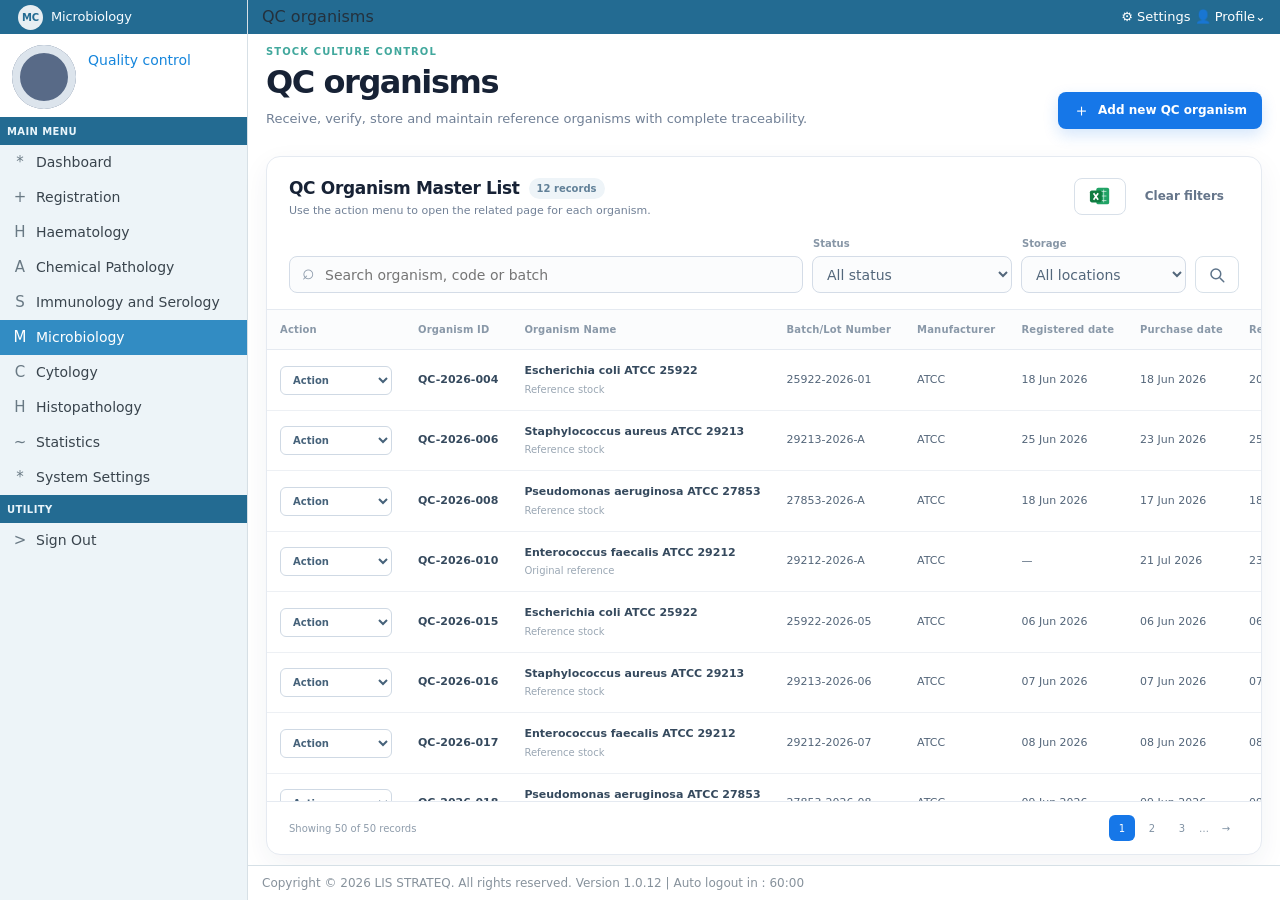
==== commit fbe92bd7: "Update QC organism and culture workflows" ====
--- a/index.html
+++ b/index.html
@@ -8,7 +8,7 @@
   <link rel="stylesheet" href="styles.css" />
   <link rel="stylesheet" href="shell-overrides.css" />
 </head>
-<body>
+<body class="qc-register-index">
   <div class="app-shell">
     <aside class="sidebar" aria-label="Primary navigation">
       <div class="brand-lockup">
@@ -135,11 +135,11 @@
           <section class="card table-card">
             <div class="table-card-heading">
               <div>
-                <div class="heading-with-count"><h2>QC organism register</h2><span class="count-badge">12 records</span></div>
+                <div class="heading-with-count"><h2>QC Organism Master List</h2><span class="count-badge">12 records</span></div>
                 <p>Use the action menu to open the related page for each organism.</p>
               </div>
               <div class="heading-actions">
-                <button class="button button-secondary" type="button" id="export-button"><span class="button-symbol">↓</span> Export view</button>
+                <button class="button button-secondary" type="button" id="export-button" title="Download Master List" aria-label="Download Master List"><svg width="22" height="22" viewBox="0 0 24 24" aria-hidden="true" focusable="false"><rect x="8" y="3" width="14" height="18" rx="2" fill="#21a366"/><path d="M13 7h6M13 12h6M13 17h6M16 5v14" stroke="#fff" stroke-opacity=".65"/><rect x="1" y="6" width="13" height="13" rx="2" fill="#107c41"/><path d="m5 9 5 7m0-7-5 7" stroke="#fff" stroke-width="1.8"/></svg></button>
                 <button class="button button-ghost" type="button" id="clear-filters">Clear filters</button>
               </div>
             </div>
@@ -148,14 +148,14 @@
               <label class="search-field"><span class="search-icon" aria-hidden="true">⌕</span><input id="global-search" type="search" placeholder="Search organism, code or batch" autocomplete="off" /></label>
               <label class="filter-field"><span>Status</span><select id="status-filter"><option value="all">All status</option><option value="Active">Active</option><option value="Pending acceptance">Pending acceptance</option><option value="Review due">Review due</option></select></label>
               <label class="filter-field"><span>Storage</span><select id="storage-filter"><option value="all">All locations</option><option value="Freezer 01">Freezer 01</option><option value="Freezer 02">Freezer 02</option><option value="Refrigerator 01">Refrigerator 01</option></select></label>
-              <button class="filter-button" type="button" id="apply-filters">Filter <span>⌄</span></button>
+              <button class="filter-button" type="button" id="apply-filters" title="Apply filters" aria-label="Apply filters"><svg width="18" height="18" viewBox="0 0 24 24" fill="none" stroke="currentColor" stroke-width="2" stroke-linecap="round" aria-hidden="true" focusable="false"><circle cx="10.5" cy="10.5" r="6.5"/><path d="m16 16 5 5"/></svg></button>
             </div>
 
             <div class="table-wrap">
               <table class="data-table" id="organism-table">
                 <thead>
                   <tr>
-                    <th>Action</th><th>Organism ID</th><th>Organism name</th><th>ATCC</th><th>Batch</th><th>Manufacturer</th><th>Registered date</th><th>Purchase date</th><th>Received date</th><th>Storage</th><th>Rack / box</th><th>Status</th>
+                    <th>Action</th><th>Organism ID</th><th>Organism Name</th><th>Batch/Lot Number</th><th>Manufacturer</th><th>Registered date</th><th>Purchase date</th><th>Received date</th><th>Storage</th><th>Rack / box</th><th>Status</th>
                   </tr>
                 </thead>
                 <tbody id="organism-rows"></tbody>
--- a/styles.css
+++ b/styles.css
@@ -209,6 +209,35 @@
 #view-dashboard .metric-grid,
 #view-dashboard .workflow-card { display: none; }
 #view-dashboard .table-wrap { max-height: 430px; overflow: auto; }
+body.qc-register-index:has(#view-dashboard.is-visible) { height: 100dvh; overflow: hidden; }
+body.qc-register-index:has(#view-dashboard.is-visible) .app-shell { height: 100%; min-height: 0; }
+body.qc-register-index:has(#view-dashboard.is-visible) .main-content {
+  display: flex; flex-direction: column; height: 100%; min-height: 0; padding-bottom: 0;
+}
+body.qc-register-index:has(#view-dashboard.is-visible) .topbar { flex-shrink: 0; }
+body.qc-register-index:has(#view-dashboard.is-visible) .main-content::after {
+  position: static; flex-shrink: 0; white-space: normal;
+}
+body.qc-register-index:has(#view-dashboard.is-visible) .page-container {
+  display: flex; flex-direction: column; flex: 1; min-height: 0; padding-bottom: 10px;
+  width: 100%; max-width: 100%; min-width: 0; margin-inline: 0;
+}
+body.qc-register-index #view-dashboard.is-visible { display: flex; flex-direction: column; flex: 1; min-height: 0; }
+body.qc-register-index #view-dashboard > .page-heading { flex-shrink: 0; }
+body.qc-register-index #view-dashboard > .table-card { display: flex; flex-direction: column; flex: 1; min-height: 0; }
+body.qc-register-index #view-dashboard .table-card-heading,
+body.qc-register-index #view-dashboard .filter-bar,
+body.qc-register-index #view-dashboard .table-footer { flex-shrink: 0; }
+body.qc-register-index #view-dashboard .table-wrap {
+  flex: 1; min-height: 0; min-width: 0; width: 100%; max-width: 100%; max-height: none;
+  overflow-x: scroll; overflow-y: auto;
+}
+body.qc-register-index #view-dashboard .data-table { min-width: 1400px; }
+@media (max-width: 900px) {
+  body.qc-register-index:has(#view-dashboard.is-visible) .app-shell { display: flex; flex-direction: column; }
+  body.qc-register-index:has(#view-dashboard.is-visible) .sidebar { flex: 0 0 auto; }
+  body.qc-register-index:has(#view-dashboard.is-visible) .main-content { height: auto; flex: 1; }
+}
 #view-dashboard .data-table thead { position: sticky; top: 0; z-index: 2; }
 @media (max-width: 680px) {
   #view-dashboard .metric-grid { grid-template-columns: 1fr; }
--- a/shell-overrides.css
+++ b/shell-overrides.css
@@ -54,3 +54,119 @@
   .main-content { padding-bottom: 0; }
   .main-content::after { position: static; min-height: 34px; padding: 8px 12px; content: "Copyright © 2026 LIS STRATEQ. All rights reserved."; white-space: normal; }
 }
+
+/* Responsive layout system shared by every LIS page. */
+html { overflow-x: hidden; }
+body { min-width: 320px; overflow-x: hidden; }
+img, svg, video, canvas { max-width: 100%; height: auto; }
+input, select, textarea, button { max-width: 100%; }
+.main-content, .page-container, .view, .card, .table-card,
+.entry-page, .entry-workspace, .monthly-page, .qc-trail-page,
+.storage-main, .storage-card { min-width: 0; }
+.table-wrap { width: 100%; max-width: 100%; overflow-x: auto; overscroll-behavior-inline: contain; -webkit-overflow-scrolling: touch; }
+.data-table, .table-wrap table { width: 100%; }
+
+/* Standard desktop and laptop screens (1280-1600px). */
+@media (max-width: 1440px) {
+  .sidebar { width: 248px; flex-basis: 248px; }
+  .main-content::after { left: 248px; }
+  .page-container { max-width: none; padding-right: 18px; padding-left: 18px; }
+  .module-card-grid { grid-template-columns: repeat(3, minmax(170px, 1fr)); }
+  .entry-page, .qc-trail-page, .storage-main { max-width: none; padding-right: 20px; padding-left: 20px; }
+  .entry-layout { grid-template-columns: minmax(230px, 28%) minmax(0, 1fr); }
+}
+
+/* Compact laptops and landscape tablets. */
+@media (max-width: 1180px) {
+  .sidebar { width: 210px; flex-basis: 210px; }
+  .main-content::after { left: 210px; }
+  .workspace-picker { min-height: 72px; padding: 14px 12px 10px 70px; }
+  .workspace-picker::before { top: 10px; left: 10px; width: 52px; height: 52px; }
+  .nav-item { font-size: 13px; }
+  .page-container { padding-right: 14px; padding-left: 14px; }
+  .page-heading h1, .entry-titlebar h1 { font-size: clamp(25px, 3vw, 31px); }
+  .metric-grid { grid-template-columns: repeat(2, minmax(0, 1fr)); }
+  .form-grid, .usage-grid { grid-template-columns: 1fr; }
+  .detail-layout, .storage-layout { grid-template-columns: 1fr; }
+  .detail-aside { grid-template-columns: repeat(2, minmax(0, 1fr)); }
+  .entry-layout { grid-template-columns: minmax(210px, 30%) minmax(0, 1fr); }
+  .entry-tabs { gap: 8px; overflow-x: auto; white-space: nowrap; }
+  .subculture-results { position: static !important; width: auto !important; height: auto !important; margin: 16px !important; overflow: visible !important; }
+  .storage-main { padding-top: 24px; }
+}
+
+/* Tablet and narrow laptop windows. */
+@media (max-width: 900px) {
+  .app-shell { display: block; }
+  .sidebar { width: 100%; min-height: auto; padding-bottom: 0; }
+  .brand-lockup { height: 44px; }
+  .workspace-picker, .sidebar-footer, .nav-label { display: none; }
+  .sidebar-nav { flex-direction: row; overflow-x: auto; overscroll-behavior-inline: contain; }
+  .nav-item { width: auto; min-width: max-content; flex: 0 0 auto; padding: 0 14px; }
+  .nav-item.is-active { box-shadow: inset 0 -3px 0 #51b6b0; }
+  .nav-count { display: none; }
+  .main-content { min-height: calc(100vh - 44px); padding-bottom: 0; }
+  .main-content::after { position: static; min-height: 34px; padding: 8px 12px; content: "Copyright © 2026 LIS STRATEQ. All rights reserved.  Version 1.0.12"; white-space: normal; }
+  .topbar { min-height: 42px; height: auto; padding: 7px 14px; }
+  .topbar-actions::before { font-size: 12px; white-space: nowrap; }
+  .page-container { padding: 0 12px 28px; }
+  .module-card-grid { grid-template-columns: repeat(2, minmax(0, 1fr)); }
+  .entry-page, .qc-trail-page, .storage-main { padding: 20px 12px 36px; }
+  .entry-layout { grid-template-columns: 1fr; }
+  .entry-filter { display: grid; grid-template-columns: minmax(0, 1fr) auto; align-items: end; gap: 12px; }
+  .entry-filter h2 { grid-column: 1 / -1; margin-bottom: 0; }
+  .entry-filter .full-width { width: auto; margin: 0; }
+  .three-columns, .two-columns, .entry-subculture-grid, .entry-form-grid { grid-template-columns: repeat(2, minmax(0, 1fr)); }
+  .field-span-2 { grid-column: 1 / -1; }
+  .storage-summary { grid-template-columns: repeat(3, minmax(0, 1fr)); }
+  .box-grid { grid-template-columns: repeat(3, minmax(0, 1fr)); }
+  .queue-grid { grid-template-columns: 1fr; }
+  .filter-bar { flex-wrap: wrap; }
+  .search-field { flex: 1 1 100%; }
+  .filter-field { flex: 1 1 180px; }
+}
+
+/* Phones and very narrow windows. */
+@media (max-width: 620px) {
+  .brand-lockup { padding-right: 12px; padding-left: 12px; }
+  .topbar { align-items: center; }
+  .breadcrumbs { min-width: 0; font-size: 14px; overflow: hidden; white-space: nowrap; text-overflow: ellipsis; }
+  .topbar-actions::before { content: "⚙  👤"; font-size: 15px; }
+  .page-container { padding-right: 10px; padding-left: 10px; }
+  .page-heading, .entry-titlebar { display: block; }
+  .page-heading > .button, .page-heading > .status-badge,
+  .entry-titlebar > .button { width: 100%; margin-top: 14px; }
+  .module-card-grid { grid-template-columns: 1fr; gap: 10px; padding-right: 4px; padding-left: 4px; }
+  .metric-grid, .storage-summary, .detail-stats,
+  .three-columns, .two-columns, .entry-subculture-grid,
+  .entry-form-grid, .subculture-extra-grid { grid-template-columns: 1fr; }
+  .field-span-2 { grid-column: auto; }
+  .form-section, .monthly-card, .storage-card, .trail-card,
+  .trail-summary { padding: 16px; }
+  .section-heading { flex-wrap: wrap; }
+  .section-heading .required-note, .section-heading > .result-pill { margin-left: 38px; }
+  .form-actions, .monthly-card .form-actions { display: grid; grid-template-columns: 1fr; gap: 8px; }
+  .form-actions > div { display: grid; grid-template-columns: 1fr; gap: 8px; margin-top: 0; }
+  .form-actions .button, .monthly-card .form-actions .button { width: 100%; margin: 0; }
+  .entry-filter { display: block; }
+  .entry-filter h2 { margin-bottom: 14px; }
+  .entry-filter .full-width { width: 100%; margin-top: 10px; }
+  .entry-workspace-head { gap: 8px; flex-wrap: wrap; }
+  .entry-tabs { padding: 10px 8px; }
+  .entry-result-row { padding: 12px; }
+  .box-grid { grid-template-columns: repeat(2, minmax(0, 1fr)); padding: 14px; }
+  .rack-tabs { gap: 16px; overflow-x: auto; }
+  .storage-flow { overflow-x: auto; justify-content: flex-start; }
+  .storage-flow .flow-item { min-width: max-content; }
+  .storage-flow i { min-width: 22px; flex: 0 0 22px; }
+  .trail-item { gap: 11px; }
+  .trail-marker { width: 32px; height: 32px; flex-basis: 32px; }
+  .trail-summary > .status-badge { margin-left: 0; }
+  .toast { right: 10px; bottom: 10px; left: 10px; max-width: none; }
+}
+
+@media (max-width: 380px) {
+  .box-grid { grid-template-columns: 1fr; }
+  .page-container, .entry-page, .qc-trail-page, .storage-main { padding-right: 8px; padding-left: 8px; }
+  .card { border-radius: 9px; }
+}
